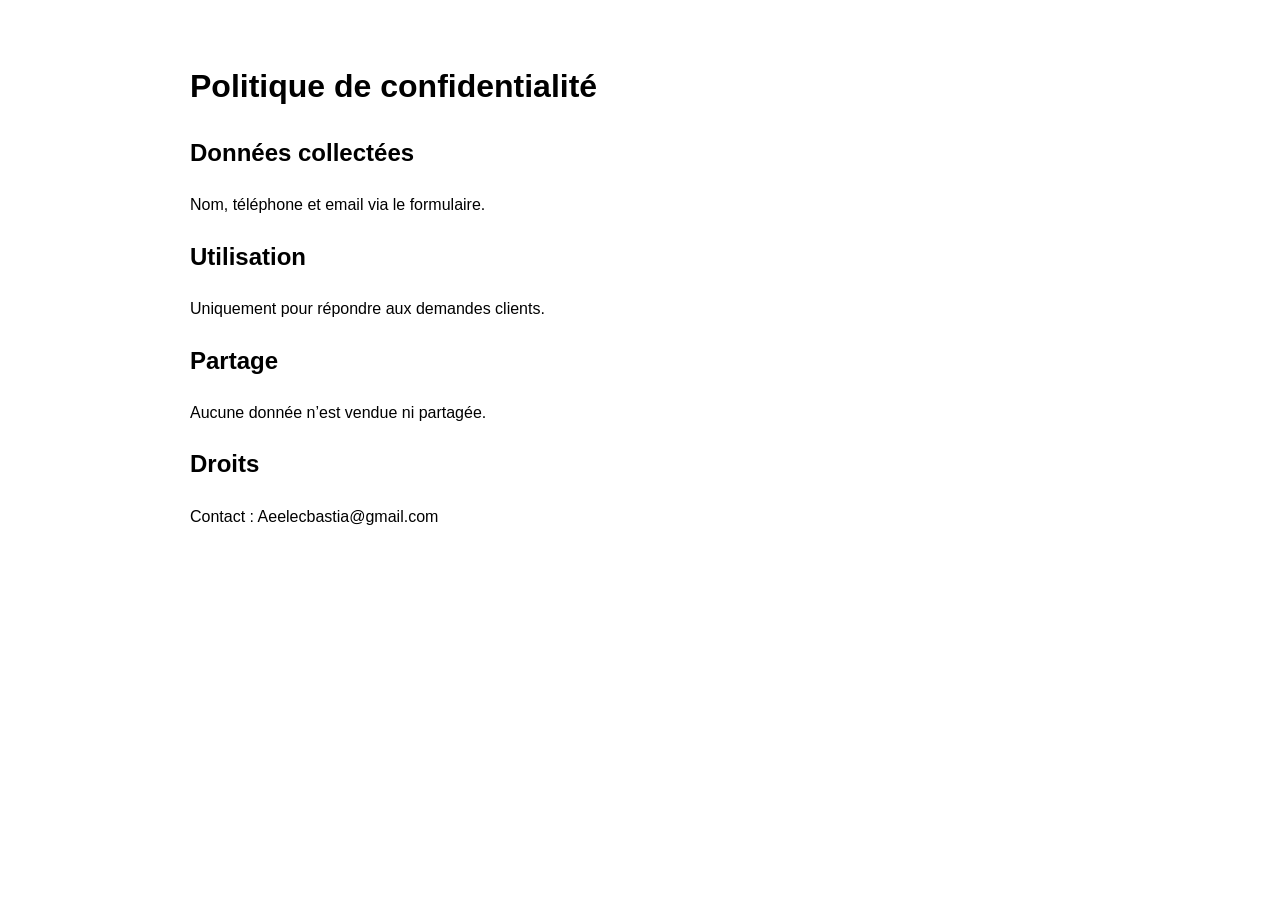
==== confidentialite.html @ 864420e5 "Create confidentialite.html" ====
<!DOCTYPE html>
<html lang="fr">
<head>
<meta charset="UTF-8">
<title>Politique de confidentialité - AE ELEC</title>
<meta name="viewport" content="width=device-width, initial-scale=1.0">
</head>

<body style="font-family:Arial;max-width:900px;margin:auto;padding:40px;line-height:1.6;">

<h1>Politique de confidentialité</h1>

<h2>Données collectées</h2>
<p>
Nom, téléphone et email via le formulaire.
</p>

<h2>Utilisation</h2>
<p>
Uniquement pour répondre aux demandes clients.
</p>

<h2>Partage</h2>
<p>
Aucune donnée n’est vendue ni partagée.
</p>

<h2>Droits</h2>
<p>
Contact : Aeelecbastia@gmail.com
</p>

</body>
</html>
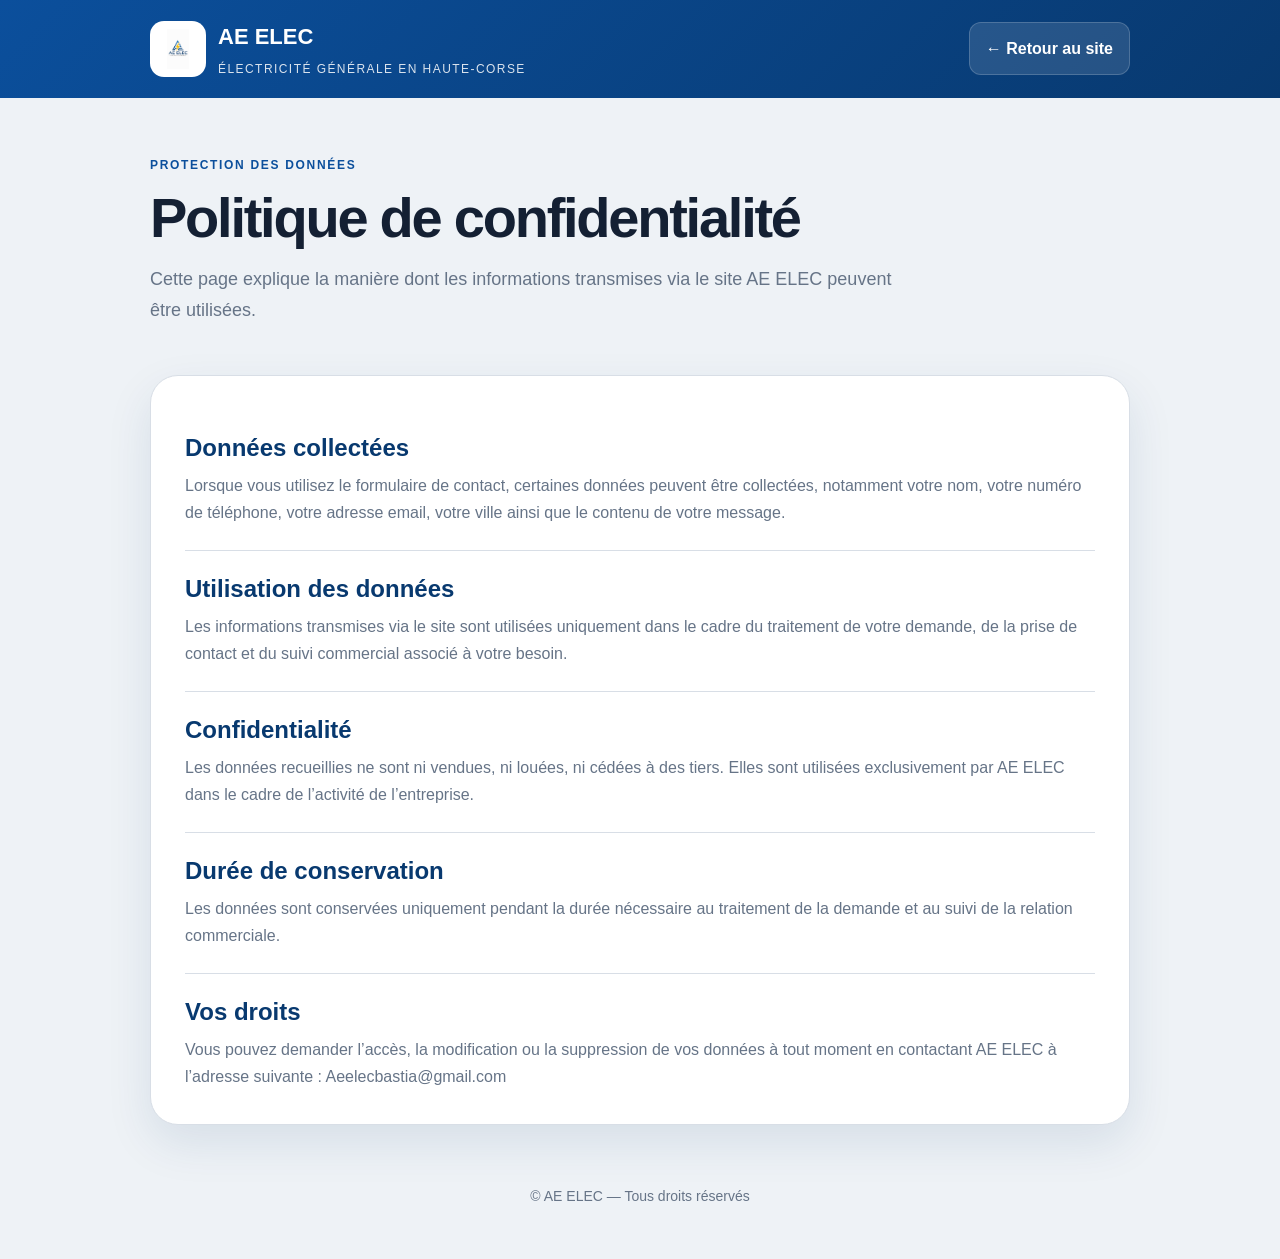
==== commit 8718ffcd: "Update confidentialite.html" ====
--- a/confidentialite.html
+++ b/confidentialite.html
@@ -1,34 +1,220 @@
 <!DOCTYPE html>
 <html lang="fr">
 <head>
-<meta charset="UTF-8">
+<meta charset="UTF-8" />
+<meta name="viewport" content="width=device-width, initial-scale=1.0" />
 <title>Politique de confidentialité - AE ELEC</title>
-<meta name="viewport" content="width=device-width, initial-scale=1.0">
+<meta name="description" content="Politique de confidentialité du site AE ELEC." />
+<style>
+:root{
+--blue:#0b4f9c;
+--blue-dark:#08396f;
+--yellow:#f4c415;
+--bg:#eef2f6;
+--text:#142033;
+--muted:#667487;
+--line:#d8dee6;
+--shadow:0 18px 46px rgba(8,57,111,.10);
+--radius:22px;
+--max:980px;
+}
+*{box-sizing:border-box}
+body{
+margin:0;
+font-family:Arial, Helvetica, sans-serif;
+background:var(--bg);
+color:var(--text);
+line-height:1.7;
+}
+a{text-decoration:none;color:inherit}
+.container{
+width:min(var(--max), calc(100% - 28px));
+margin:0 auto;
+}
+.topbar{
+background:linear-gradient(135deg, #0b4f9c 0%, #08396f 100%);
+color:#fff;
+padding:18px 0;
+}
+.topbar-inner{
+display:flex;
+align-items:center;
+justify-content:space-between;
+gap:16px;
+}
+.brand{
+display:flex;
+align-items:center;
+gap:12px;
+}
+.brand img{
+width:56px;
+height:56px;
+object-fit:contain;
+background:#fff;
+padding:8px;
+border-radius:14px;
+}
+.brand strong{
+display:block;
+font-size:22px;
+}
+.brand span{
+display:block;
+font-size:12px;
+letter-spacing:.12em;
+text-transform:uppercase;
+opacity:.85;
+margin-top:4px;
+}
+.back-link{
+display:inline-flex;
+align-items:center;
+justify-content:center;
+padding:12px 16px;
+border-radius:12px;
+font-weight:800;
+background:rgba(255,255,255,.12);
+border:1px solid rgba(255,255,255,.18);
+}
+.hero{
+padding:52px 0 24px;
+}
+.eyebrow{
+display:inline-block;
+margin-bottom:14px;
+font-size:12px;
+text-transform:uppercase;
+letter-spacing:.14em;
+font-weight:800;
+color:var(--blue);
+}
+h1{
+margin:0;
+font-size:clamp(34px, 6vw, 56px);
+line-height:1.05;
+letter-spacing:-.04em;
+}
+.hero p{
+margin:16px 0 0;
+font-size:18px;
+color:var(--muted);
+max-width:760px;
+}
+.card{
+background:#fff;
+border:1px solid var(--line);
+border-radius:28px;
+padding:34px;
+box-shadow:var(--shadow);
+margin:26px 0 60px;
+}
+.section{
+padding:24px 0;
+border-bottom:1px solid var(--line);
+}
+.section:last-child{
+border-bottom:none;
+padding-bottom:0;
+}
+h2{
+margin:0 0 10px;
+font-size:24px;
+line-height:1.15;
+color:var(--blue-dark);
+}
+p{
+margin:0;
+color:var(--muted);
+}
+.footer{
+padding:0 0 50px;
+text-align:center;
+color:var(--muted);
+font-size:14px;
+}
+@media (max-width:760px){
+.topbar-inner{
+flex-direction:column;
+align-items:flex-start;
+}
+.card{
+padding:22px;
+border-radius:22px;
+}
+.back-link{
+width:100%;
+}
+}
+</style>
 </head>
-
-<body style="font-family:Arial;max-width:900px;margin:auto;padding:40px;line-height:1.6;">
-
-<h1>Politique de confidentialité</h1>
-
-<h2>Données collectées</h2>
-<p>
-Nom, téléphone et email via le formulaire.
-</p>
-
-<h2>Utilisation</h2>
-<p>
-Uniquement pour répondre aux demandes clients.
-</p>
-
-<h2>Partage</h2>
-<p>
-Aucune donnée n’est vendue ni partagée.
-</p>
-
-<h2>Droits</h2>
-<p>
-Contact : Aeelecbastia@gmail.com
-</p>
+<body>
+
+<header class="topbar">
+  <div class="container topbar-inner">
+    <div class="brand">
+      <img src="./images/logo.jpeg" alt="Logo AE ELEC">
+      <div>
+        <strong>AE ELEC</strong>
+        <span>Électricité générale en Haute-Corse</span>
+      </div>
+    </div>
+    <a href="index.html" class="back-link">← Retour au site</a>
+  </div>
+</header>
+
+<section class="hero">
+  <div class="container">
+    <div class="eyebrow">Protection des données</div>
+    <h1>Politique de confidentialité</h1>
+    <p>Cette page explique la manière dont les informations transmises via le site AE ELEC peuvent être utilisées.</p>
+  </div>
+</section>
+
+<main class="container">
+  <div class="card">
+    <section class="section">
+      <h2>Données collectées</h2>
+      <p>
+        Lorsque vous utilisez le formulaire de contact, certaines données peuvent être collectées, notamment votre nom, votre numéro de téléphone, votre adresse email, votre ville ainsi que le contenu de votre message.
+      </p>
+    </section>
+
+    <section class="section">
+      <h2>Utilisation des données</h2>
+      <p>
+        Les informations transmises via le site sont utilisées uniquement dans le cadre du traitement de votre demande, de la prise de contact et du suivi commercial associé à votre besoin.
+      </p>
+    </section>
+
+    <section class="section">
+      <h2>Confidentialité</h2>
+      <p>
+        Les données recueillies ne sont ni vendues, ni louées, ni cédées à des tiers. Elles sont utilisées exclusivement par AE ELEC dans le cadre de l’activité de l’entreprise.
+      </p>
+    </section>
+
+    <section class="section">
+      <h2>Durée de conservation</h2>
+      <p>
+        Les données sont conservées uniquement pendant la durée nécessaire au traitement de la demande et au suivi de la relation commerciale.
+      </p>
+    </section>
+
+    <section class="section">
+      <h2>Vos droits</h2>
+      <p>
+        Vous pouvez demander l’accès, la modification ou la suppression de vos données à tout moment en contactant AE ELEC à l’adresse suivante : Aeelecbastia@gmail.com
+      </p>
+    </section>
+  </div>
+</main>
+
+<footer class="footer">
+  <div class="container">
+    © AE ELEC — Tous droits réservés
+  </div>
+</footer>
 
 </body>
 </html>
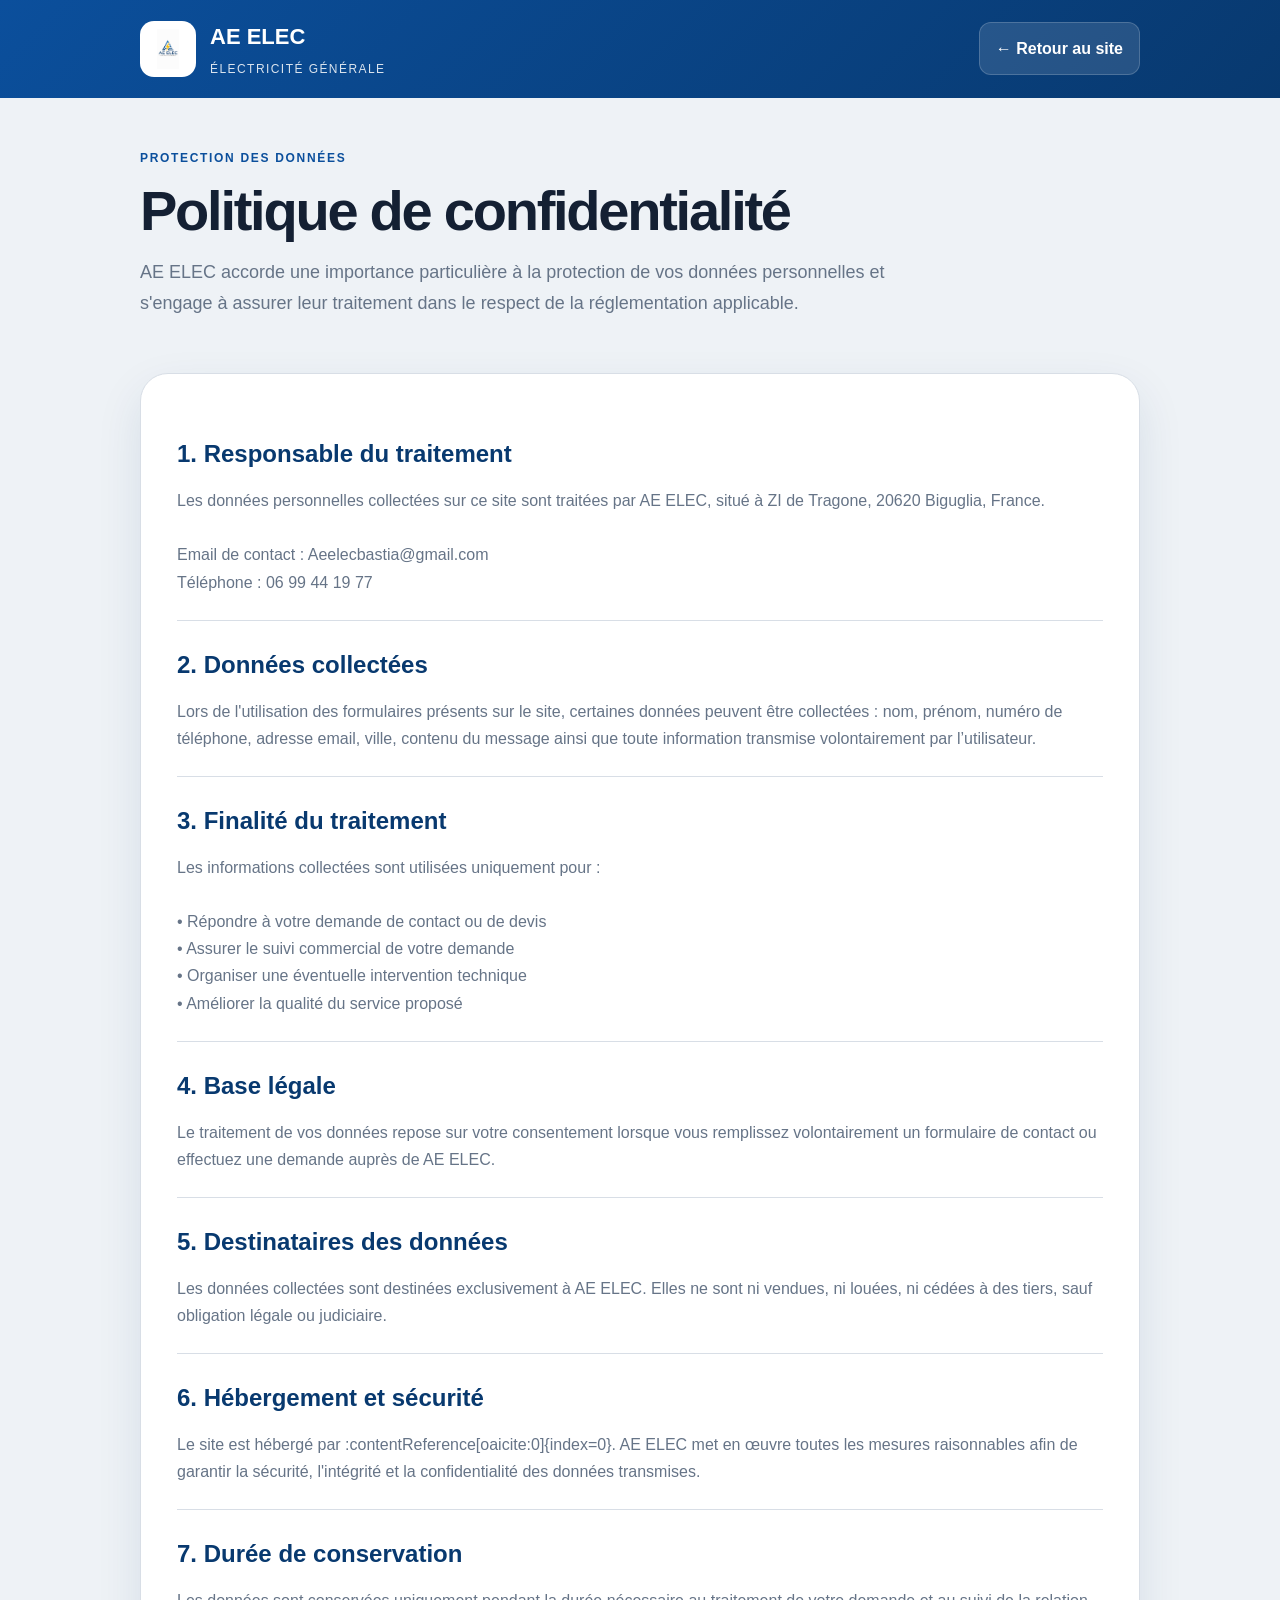
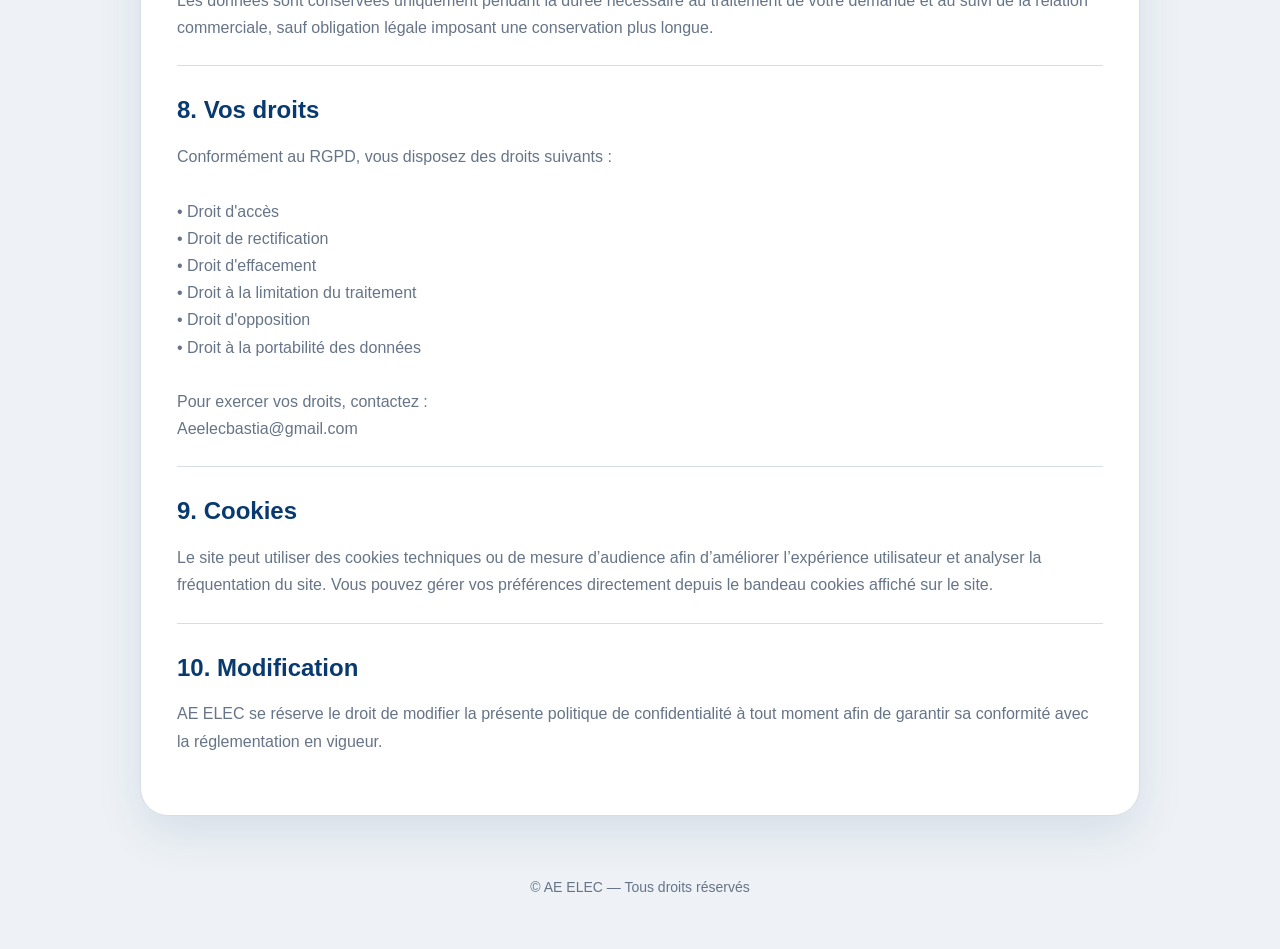
==== commit 1497fdda: "Update confidentialite.html" ====
--- a/confidentialite.html
+++ b/confidentialite.html
@@ -3,8 +3,10 @@
 <head>
 <meta charset="UTF-8" />
 <meta name="viewport" content="width=device-width, initial-scale=1.0" />
-<title>Politique de confidentialité - AE ELEC</title>
-<meta name="description" content="Politique de confidentialité du site AE ELEC." />
+
+<title>Politique de confidentialité | AE ELEC</title>
+<meta name="description" content="Politique de confidentialité du site AE ELEC conformément au RGPD." />
+
 <style>
 :root{
 --blue:#0b4f9c;
@@ -16,9 +18,9 @@
 --line:#d8dee6;
 --shadow:0 18px 46px rgba(8,57,111,.10);
 --radius:22px;
---max:980px;
-}
-*{box-sizing:border-box}
+--max:1000px;
+}
+*{box-sizing:border-box;}
 body{
 margin:0;
 font-family:Arial, Helvetica, sans-serif;
@@ -26,34 +28,34 @@
 color:var(--text);
 line-height:1.7;
 }
-a{text-decoration:none;color:inherit}
+a{text-decoration:none;color:var(--blue);}
 .container{
 width:min(var(--max), calc(100% - 28px));
 margin:0 auto;
 }
 .topbar{
-background:linear-gradient(135deg, #0b4f9c 0%, #08396f 100%);
+background:linear-gradient(135deg,#0b4f9c 0%,#08396f 100%);
 color:#fff;
 padding:18px 0;
 }
 .topbar-inner{
 display:flex;
+justify-content:space-between;
 align-items:center;
-justify-content:space-between;
-gap:16px;
+gap:20px;
 }
 .brand{
 display:flex;
 align-items:center;
-gap:12px;
+gap:14px;
 }
 .brand img{
 width:56px;
 height:56px;
-object-fit:contain;
 background:#fff;
 padding:8px;
 border-radius:14px;
+object-fit:contain;
 }
 .brand strong{
 display:block;
@@ -68,35 +70,33 @@
 margin-top:4px;
 }
 .back-link{
-display:inline-flex;
-align-items:center;
-justify-content:center;
 padding:12px 16px;
 border-radius:12px;
 font-weight:800;
 background:rgba(255,255,255,.12);
 border:1px solid rgba(255,255,255,.18);
+color:#fff;
 }
 .hero{
-padding:52px 0 24px;
+padding:50px 0 25px;
 }
 .eyebrow{
-display:inline-block;
-margin-bottom:14px;
 font-size:12px;
+letter-spacing:.14em;
 text-transform:uppercase;
-letter-spacing:.14em;
 font-weight:800;
 color:var(--blue);
+margin-bottom:14px;
+display:block;
 }
 h1{
 margin:0;
-font-size:clamp(34px, 6vw, 56px);
+font-size:clamp(34px,6vw,56px);
 line-height:1.05;
 letter-spacing:-.04em;
 }
 .hero p{
-margin:16px 0 0;
+margin-top:16px;
 font-size:18px;
 color:var(--muted);
 max-width:760px;
@@ -105,9 +105,9 @@
 background:#fff;
 border:1px solid var(--line);
 border-radius:28px;
-padding:34px;
+padding:36px;
 box-shadow:var(--shadow);
-margin:26px 0 60px;
+margin:30px 0 60px;
 }
 .section{
 padding:24px 0;
@@ -115,12 +115,10 @@
 }
 .section:last-child{
 border-bottom:none;
-padding-bottom:0;
 }
 h2{
-margin:0 0 10px;
+margin:0 0 12px;
 font-size:24px;
-line-height:1.15;
 color:var(--blue-dark);
 }
 p{
@@ -130,20 +128,20 @@
 .footer{
 padding:0 0 50px;
 text-align:center;
+font-size:14px;
 color:var(--muted);
-font-size:14px;
-}
-@media (max-width:760px){
+}
+@media(max-width:760px){
 .topbar-inner{
 flex-direction:column;
 align-items:flex-start;
 }
+.back-link{
+width:100%;
+text-align:center;
+}
 .card{
 padding:22px;
-border-radius:22px;
-}
-.back-link{
-width:100%;
 }
 }
 </style>
@@ -153,67 +151,139 @@
 <header class="topbar">
   <div class="container topbar-inner">
     <div class="brand">
-      <img src="./images/logo.jpeg" alt="Logo AE ELEC">
+      <img src="./images/logo.jpeg" alt="AE ELEC">
       <div>
         <strong>AE ELEC</strong>
-        <span>Électricité générale en Haute-Corse</span>
+        <span>Électricité générale</span>
       </div>
     </div>
+
     <a href="index.html" class="back-link">← Retour au site</a>
   </div>
 </header>
 
 <section class="hero">
   <div class="container">
-    <div class="eyebrow">Protection des données</div>
+    <span class="eyebrow">Protection des données</span>
     <h1>Politique de confidentialité</h1>
-    <p>Cette page explique la manière dont les informations transmises via le site AE ELEC peuvent être utilisées.</p>
+    <p>
+      AE ELEC accorde une importance particulière à la protection de vos données personnelles et s'engage à assurer leur traitement dans le respect de la réglementation applicable.
+    </p>
   </div>
 </section>
 
 <main class="container">
   <div class="card">
-    <section class="section">
-      <h2>Données collectées</h2>
-      <p>
-        Lorsque vous utilisez le formulaire de contact, certaines données peuvent être collectées, notamment votre nom, votre numéro de téléphone, votre adresse email, votre ville ainsi que le contenu de votre message.
-      </p>
-    </section>
-
-    <section class="section">
-      <h2>Utilisation des données</h2>
-      <p>
-        Les informations transmises via le site sont utilisées uniquement dans le cadre du traitement de votre demande, de la prise de contact et du suivi commercial associé à votre besoin.
-      </p>
-    </section>
-
-    <section class="section">
-      <h2>Confidentialité</h2>
-      <p>
-        Les données recueillies ne sont ni vendues, ni louées, ni cédées à des tiers. Elles sont utilisées exclusivement par AE ELEC dans le cadre de l’activité de l’entreprise.
-      </p>
-    </section>
-
-    <section class="section">
-      <h2>Durée de conservation</h2>
-      <p>
-        Les données sont conservées uniquement pendant la durée nécessaire au traitement de la demande et au suivi de la relation commerciale.
-      </p>
-    </section>
-
-    <section class="section">
-      <h2>Vos droits</h2>
-      <p>
-        Vous pouvez demander l’accès, la modification ou la suppression de vos données à tout moment en contactant AE ELEC à l’adresse suivante : Aeelecbastia@gmail.com
-      </p>
-    </section>
+
+    <section class="section">
+      <h2>1. Responsable du traitement</h2>
+      <p>
+        Les données personnelles collectées sur ce site sont traitées par AE ELEC,
+        situé à ZI de Tragone, 20620 Biguglia, France.<br><br>
+
+        Email de contact : Aeelecbastia@gmail.com<br>
+        Téléphone : 06 99 44 19 77
+      </p>
+    </section>
+
+    <section class="section">
+      <h2>2. Données collectées</h2>
+      <p>
+        Lors de l'utilisation des formulaires présents sur le site,
+        certaines données peuvent être collectées :
+        nom, prénom, numéro de téléphone, adresse email, ville, contenu du message
+        ainsi que toute information transmise volontairement par l’utilisateur.
+      </p>
+    </section>
+
+    <section class="section">
+      <h2>3. Finalité du traitement</h2>
+      <p>
+        Les informations collectées sont utilisées uniquement pour :
+        <br><br>
+        • Répondre à votre demande de contact ou de devis<br>
+        • Assurer le suivi commercial de votre demande<br>
+        • Organiser une éventuelle intervention technique<br>
+        • Améliorer la qualité du service proposé
+      </p>
+    </section>
+
+    <section class="section">
+      <h2>4. Base légale</h2>
+      <p>
+        Le traitement de vos données repose sur votre consentement
+        lorsque vous remplissez volontairement un formulaire de contact
+        ou effectuez une demande auprès de AE ELEC.
+      </p>
+    </section>
+
+    <section class="section">
+      <h2>5. Destinataires des données</h2>
+      <p>
+        Les données collectées sont destinées exclusivement à AE ELEC.
+        Elles ne sont ni vendues, ni louées, ni cédées à des tiers,
+        sauf obligation légale ou judiciaire.
+      </p>
+    </section>
+
+    <section class="section">
+      <h2>6. Hébergement et sécurité</h2>
+      <p>
+        Le site est hébergé par :contentReference[oaicite:0]{index=0}.
+        AE ELEC met en œuvre toutes les mesures raisonnables afin de garantir
+        la sécurité, l'intégrité et la confidentialité des données transmises.
+      </p>
+    </section>
+
+    <section class="section">
+      <h2>7. Durée de conservation</h2>
+      <p>
+        Les données sont conservées uniquement pendant la durée nécessaire
+        au traitement de votre demande et au suivi de la relation commerciale,
+        sauf obligation légale imposant une conservation plus longue.
+      </p>
+    </section>
+
+    <section class="section">
+      <h2>8. Vos droits</h2>
+      <p>
+        Conformément au RGPD, vous disposez des droits suivants :
+        <br><br>
+        • Droit d'accès<br>
+        • Droit de rectification<br>
+        • Droit d'effacement<br>
+        • Droit à la limitation du traitement<br>
+        • Droit d'opposition<br>
+        • Droit à la portabilité des données
+        <br><br>
+        Pour exercer vos droits, contactez :
+        <br>
+        Aeelecbastia@gmail.com
+      </p>
+    </section>
+
+    <section class="section">
+      <h2>9. Cookies</h2>
+      <p>
+        Le site peut utiliser des cookies techniques ou de mesure d’audience
+        afin d’améliorer l’expérience utilisateur et analyser la fréquentation du site.
+        Vous pouvez gérer vos préférences directement depuis le bandeau cookies affiché sur le site.
+      </p>
+    </section>
+
+    <section class="section">
+      <h2>10. Modification</h2>
+      <p>
+        AE ELEC se réserve le droit de modifier la présente politique de confidentialité
+        à tout moment afin de garantir sa conformité avec la réglementation en vigueur.
+      </p>
+    </section>
+
   </div>
 </main>
 
 <footer class="footer">
-  <div class="container">
-    © AE ELEC — Tous droits réservés
-  </div>
+  © AE ELEC — Tous droits réservés
 </footer>
 
 </body>
